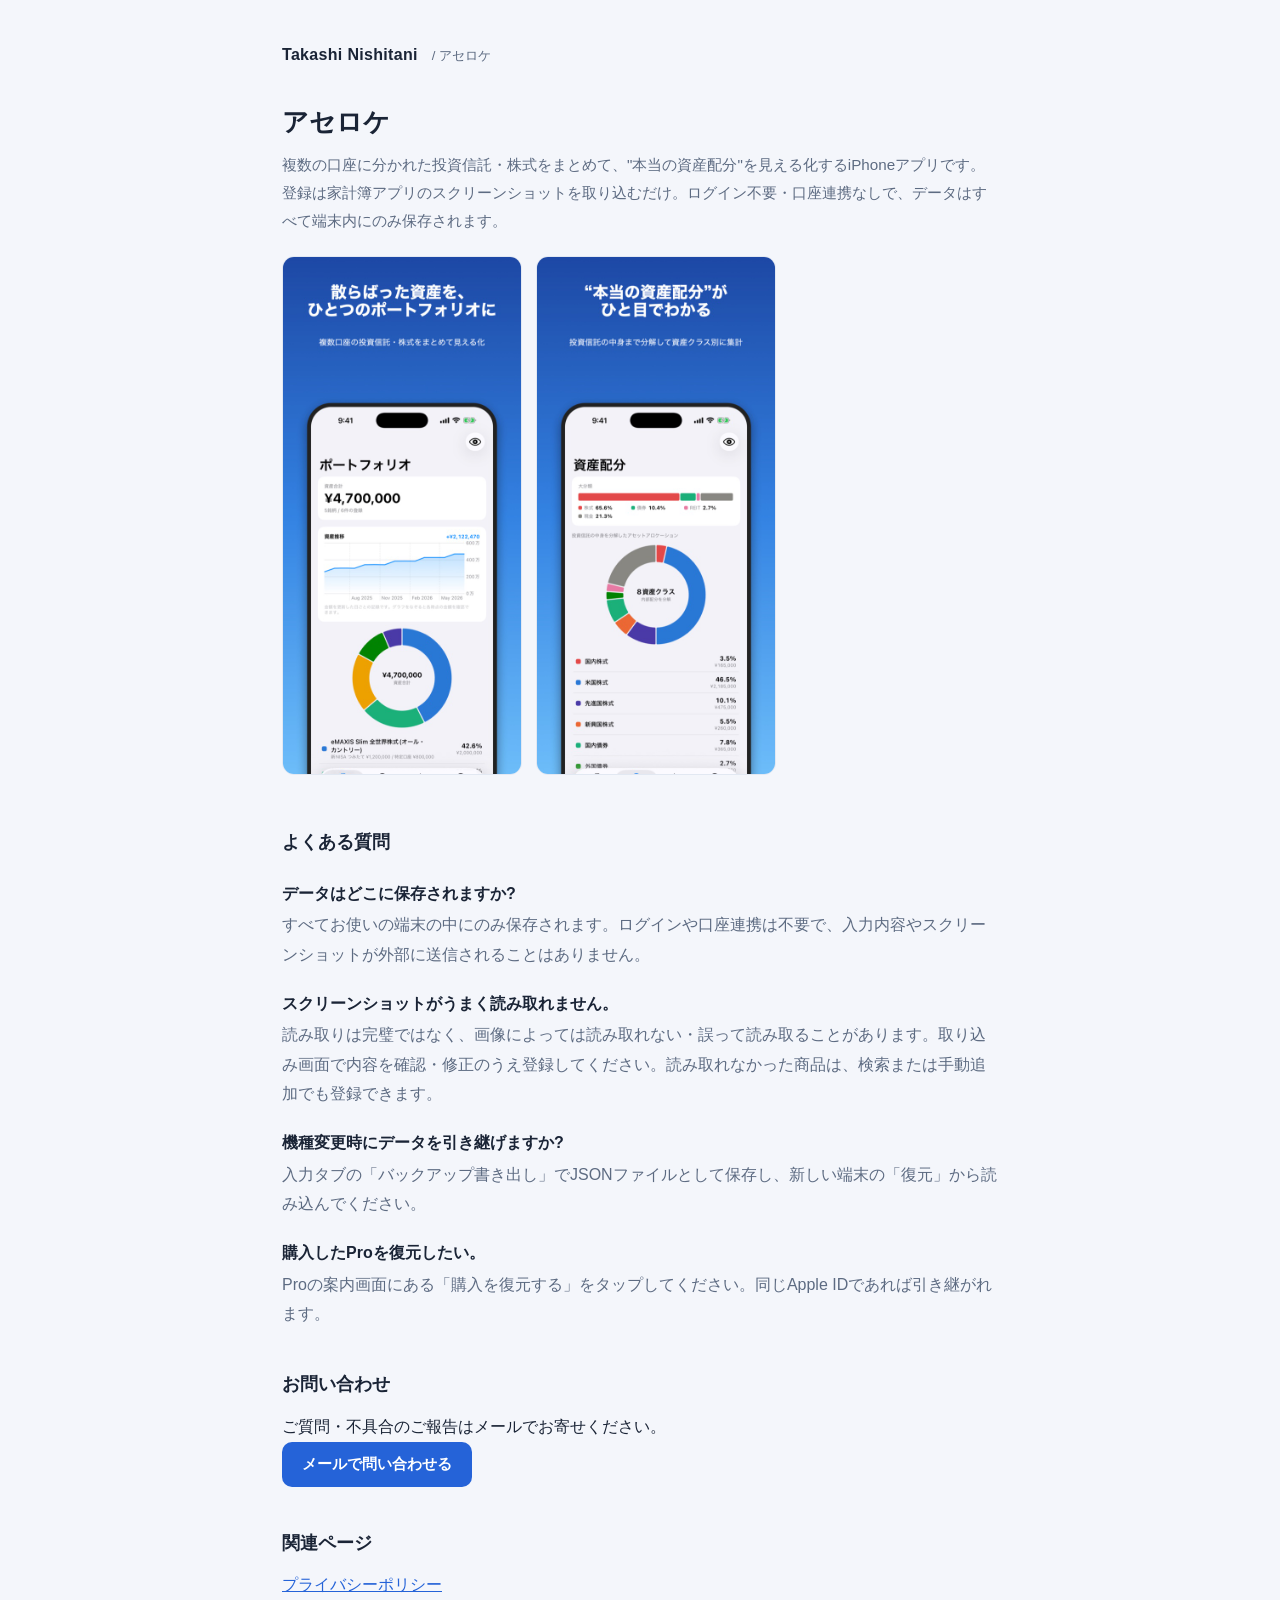
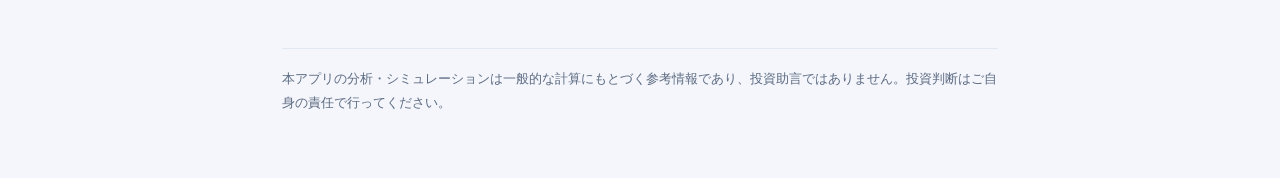
==== assetscope/index.html @ 98a5ef9f "個人アプリのポートフォリオサイト(アセロケのサポート・プライバシーポリシー含む) Co-Authored-By: Claude Fable 5 <noreply@anthropic.com>" ====
<!DOCTYPE html>
<html lang="ja">
<head>
<meta charset="UTF-8">
<meta name="viewport" content="width=device-width, initial-scale=1">
<title>アセロケ - サポート</title>
<link rel="stylesheet" href="../style.css">
</head>
<body>
<div class="wrap">
<header class="site"><a href="../">Takashi Nishitani</a><span class="sub">/ アセロケ</span></header>

<h1>アセロケ</h1>
<p class="lead">複数の口座に分かれた投資信託・株式をまとめて、"本当の資産配分"を見える化するiPhoneアプリです。登録は家計簿アプリのスクリーンショットを取り込むだけ。ログイン不要・口座連携なしで、データはすべて端末内にのみ保存されます。</p>

<div class="shots">
  <img src="./img/shot1.jpg" alt="ポートフォリオ画面">
  <img src="./img/shot2.jpg" alt="資産配分画面">
</div>

<h2>よくある質問</h2>
<dl>
<dt>データはどこに保存されますか?</dt>
<dd>すべてお使いの端末の中にのみ保存されます。ログインや口座連携は不要で、入力内容やスクリーンショットが外部に送信されることはありません。</dd>
<dt>スクリーンショットがうまく読み取れません。</dt>
<dd>読み取りは完璧ではなく、画像によっては読み取れない・誤って読み取ることがあります。取り込み画面で内容を確認・修正のうえ登録してください。読み取れなかった商品は、検索または手動追加でも登録できます。</dd>
<dt>機種変更時にデータを引き継げますか?</dt>
<dd>入力タブの「バックアップ書き出し」でJSONファイルとして保存し、新しい端末の「復元」から読み込んでください。</dd>
<dt>購入したProを復元したい。</dt>
<dd>Proの案内画面にある「購入を復元する」をタップしてください。同じApple IDであれば引き継がれます。</dd>
</dl>

<h2>お問い合わせ</h2>
<p>ご質問・不具合のご報告はメールでお寄せください。<br>
<a class="btn" href="mailto:ipmatching@gmail.com">メールで問い合わせる</a></p>

<h2>関連ページ</h2>
<p><a href="./privacy.html">プライバシーポリシー</a></p>

<footer>本アプリの分析・シミュレーションは一般的な計算にもとづく参考情報であり、投資助言ではありません。投資判断はご自身の責任で行ってください。</footer>
</div>
</body>
</html>
---- style.css ----
:root {
  --bg: #f4f6fb; --card: #ffffff; --text: #1a2436; --sub: #5d6b82;
  --accent: #2563d8; --accent-soft: #e3edfc; --border: #e2e8f2;
}
@media (prefers-color-scheme: dark) {
  :root { --bg: #0f1626; --card: #1a2336; --text: #e9edf6; --sub: #93a0b8;
          --accent: #64a4f4; --accent-soft: #1d3050; --border: #2a3650; }
}
* { box-sizing: border-box; }
body { margin: 0; background: var(--bg); color: var(--text);
  font-family: -apple-system, "Hiragino Sans", "Noto Sans JP", sans-serif; line-height: 1.85; }
.wrap { max-width: 760px; margin: 0 auto; padding: 40px 22px 64px; }
header.site { display: flex; align-items: baseline; gap: 14px; margin-bottom: 34px; flex-wrap: wrap; }
header.site a { color: var(--text); text-decoration: none; font-weight: 700; letter-spacing: .02em; }
header.site .sub { color: var(--sub); font-size: .82rem; }
h1 { font-size: 1.65rem; line-height: 1.4; margin: 0 0 10px; text-wrap: balance; }
h2 { font-size: 1.12rem; margin: 2.2em 0 .6em; }
p { margin: .5em 0 1em; }
a { color: var(--accent); }
.lead { color: var(--sub); font-size: .95rem; }
.card { background: var(--card); border: 1px solid var(--border); border-radius: 16px;
  padding: 22px 24px; margin: 18px 0; }
.appcard { display: flex; gap: 18px; align-items: flex-start; text-decoration: none; color: inherit; }
.appcard:hover h2 { text-decoration: underline; }
.appcard .icon { width: 64px; height: 64px; border-radius: 15px; flex-shrink: 0;
  background: linear-gradient(150deg, #2258c9, #55a6f0); display: flex; align-items: center;
  justify-content: center; color: #fff; font-size: 30px; font-weight: 800; }
.appcard h2 { margin: 0 0 4px; font-size: 1.15rem; }
.appcard p { margin: 0; color: var(--sub); font-size: .9rem; }
.badge { display: inline-block; background: var(--accent-soft); color: var(--accent);
  font-size: .74rem; font-weight: 600; border-radius: 6px; padding: 2px 9px; margin-top: 8px; }
.shots { display: flex; gap: 14px; overflow-x: auto; padding: 6px 0 12px; }
.shots img { width: 240px; height: auto; border-radius: 12px; border: 1px solid var(--border); }
dt { font-weight: 700; margin-top: 1.2em; }
dd { margin: 2px 0 0; color: var(--sub); }
footer { margin-top: 48px; padding-top: 18px; border-top: 1px solid var(--border);
  color: var(--sub); font-size: .8rem; }
.btn { display: inline-block; background: var(--accent); color: #fff !important; text-decoration: none;
  font-weight: 700; border-radius: 10px; padding: 9px 20px; font-size: .92rem; }
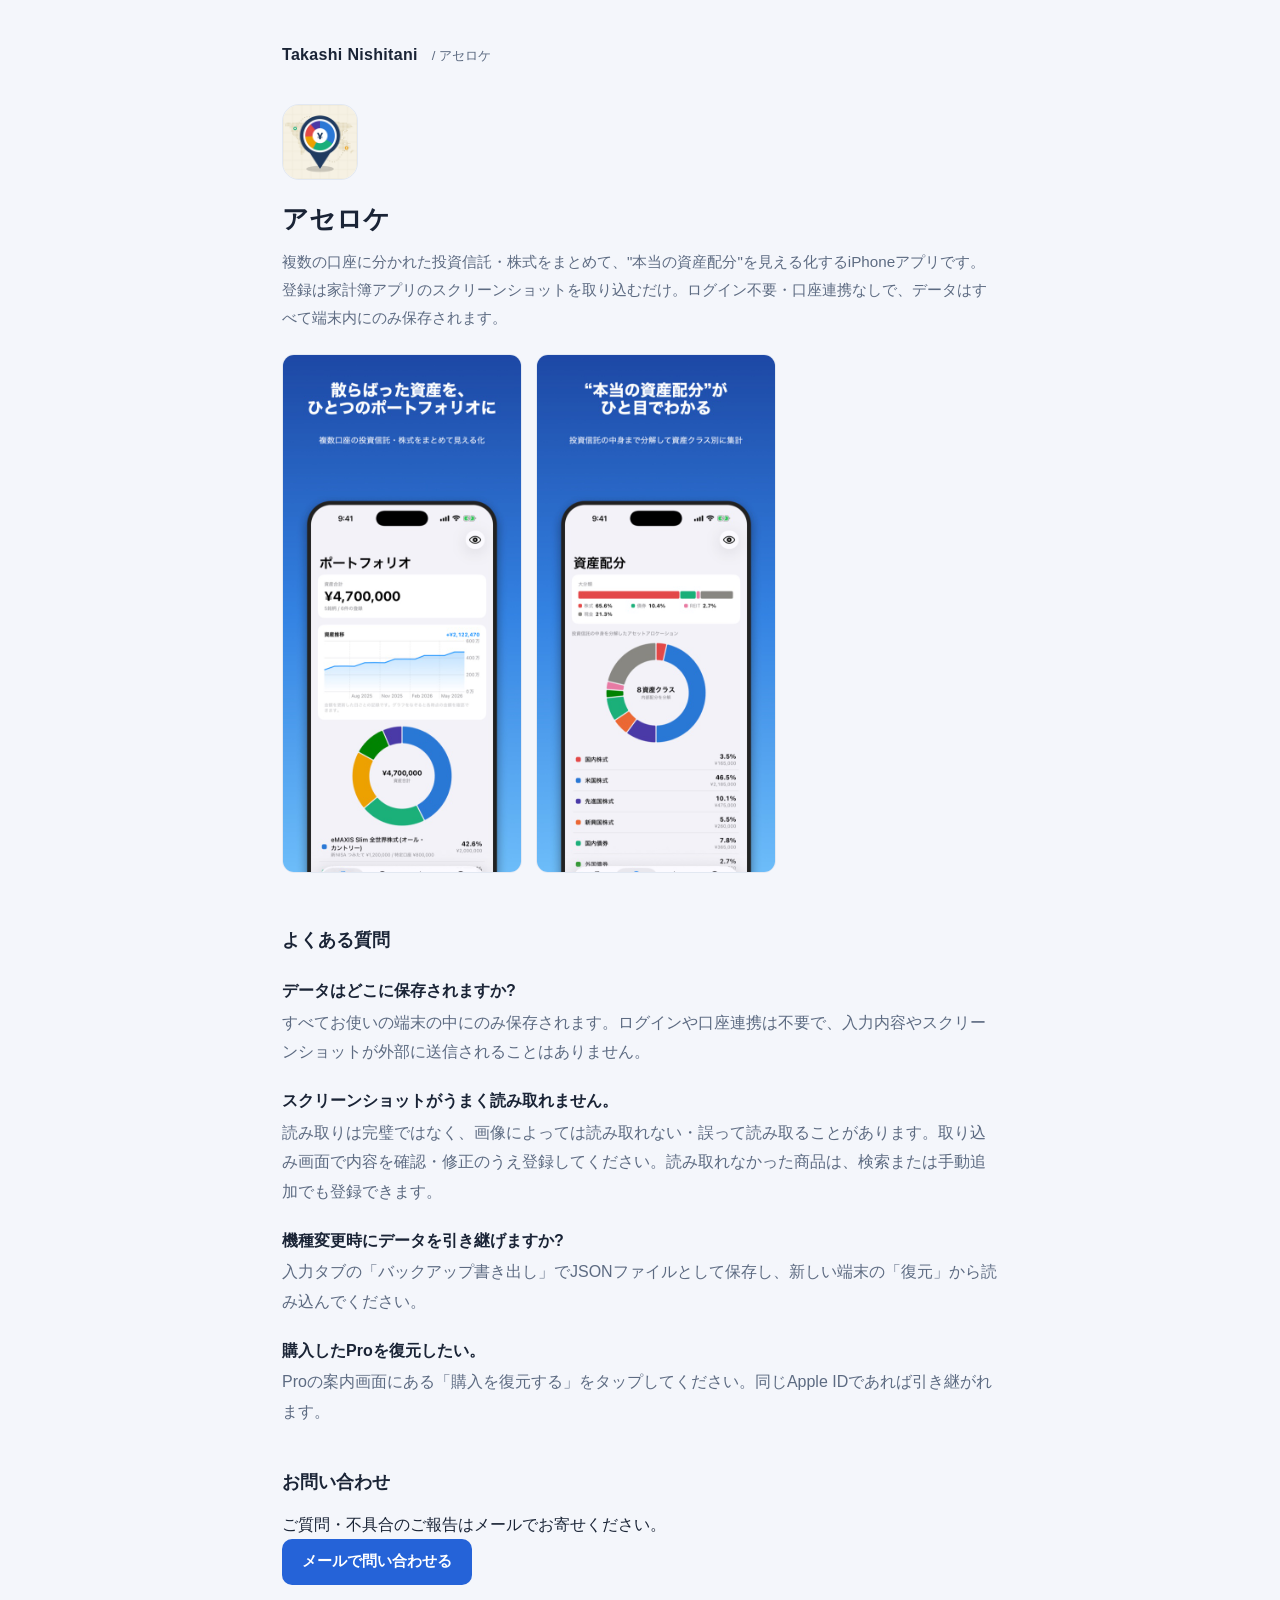
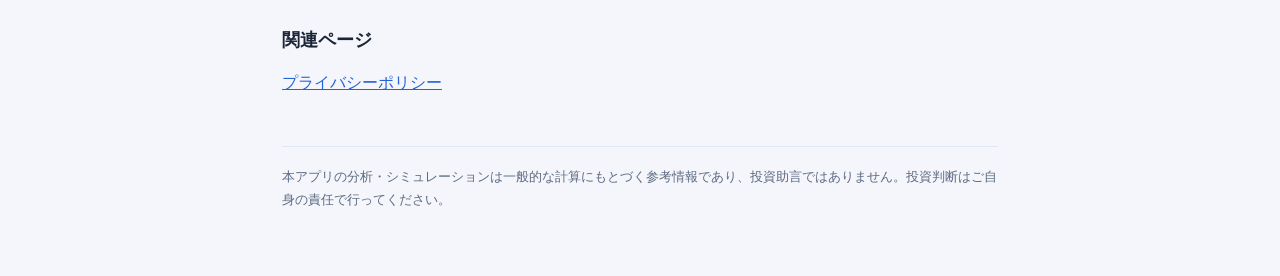
==== commit 02f26228: "アプリカードとサポートページに実際のアセロケのアイコンを掲載 Co-Authored-By: Claude Fable 5 <noreply@anthropic.com>" ====
--- a/assetscope/index.html
+++ b/assetscope/index.html
@@ -10,6 +10,7 @@
 <div class="wrap">
 <header class="site"><a href="../">Takashi Nishitani</a><span class="sub">/ アセロケ</span></header>
 
+<img src="./img/icon.png" alt="アセロケのアイコン" style="width:76px;height:76px;border-radius:17px;border:1px solid var(--border);margin-bottom:12px;">
 <h1>アセロケ</h1>
 <p class="lead">複数の口座に分かれた投資信託・株式をまとめて、"本当の資産配分"を見える化するiPhoneアプリです。登録は家計簿アプリのスクリーンショットを取り込むだけ。ログイン不要・口座連携なしで、データはすべて端末内にのみ保存されます。</p>
 
--- a/style.css
+++ b/style.css
@@ -23,8 +23,7 @@
 .appcard { display: flex; gap: 18px; align-items: flex-start; text-decoration: none; color: inherit; }
 .appcard:hover h2 { text-decoration: underline; }
 .appcard .icon { width: 64px; height: 64px; border-radius: 15px; flex-shrink: 0;
-  background: linear-gradient(150deg, #2258c9, #55a6f0); display: flex; align-items: center;
-  justify-content: center; color: #fff; font-size: 30px; font-weight: 800; }
+  border: 1px solid var(--border); }
 .appcard h2 { margin: 0 0 4px; font-size: 1.15rem; }
 .appcard p { margin: 0; color: var(--sub); font-size: .9rem; }
 .badge { display: inline-block; background: var(--accent-soft); color: var(--accent);
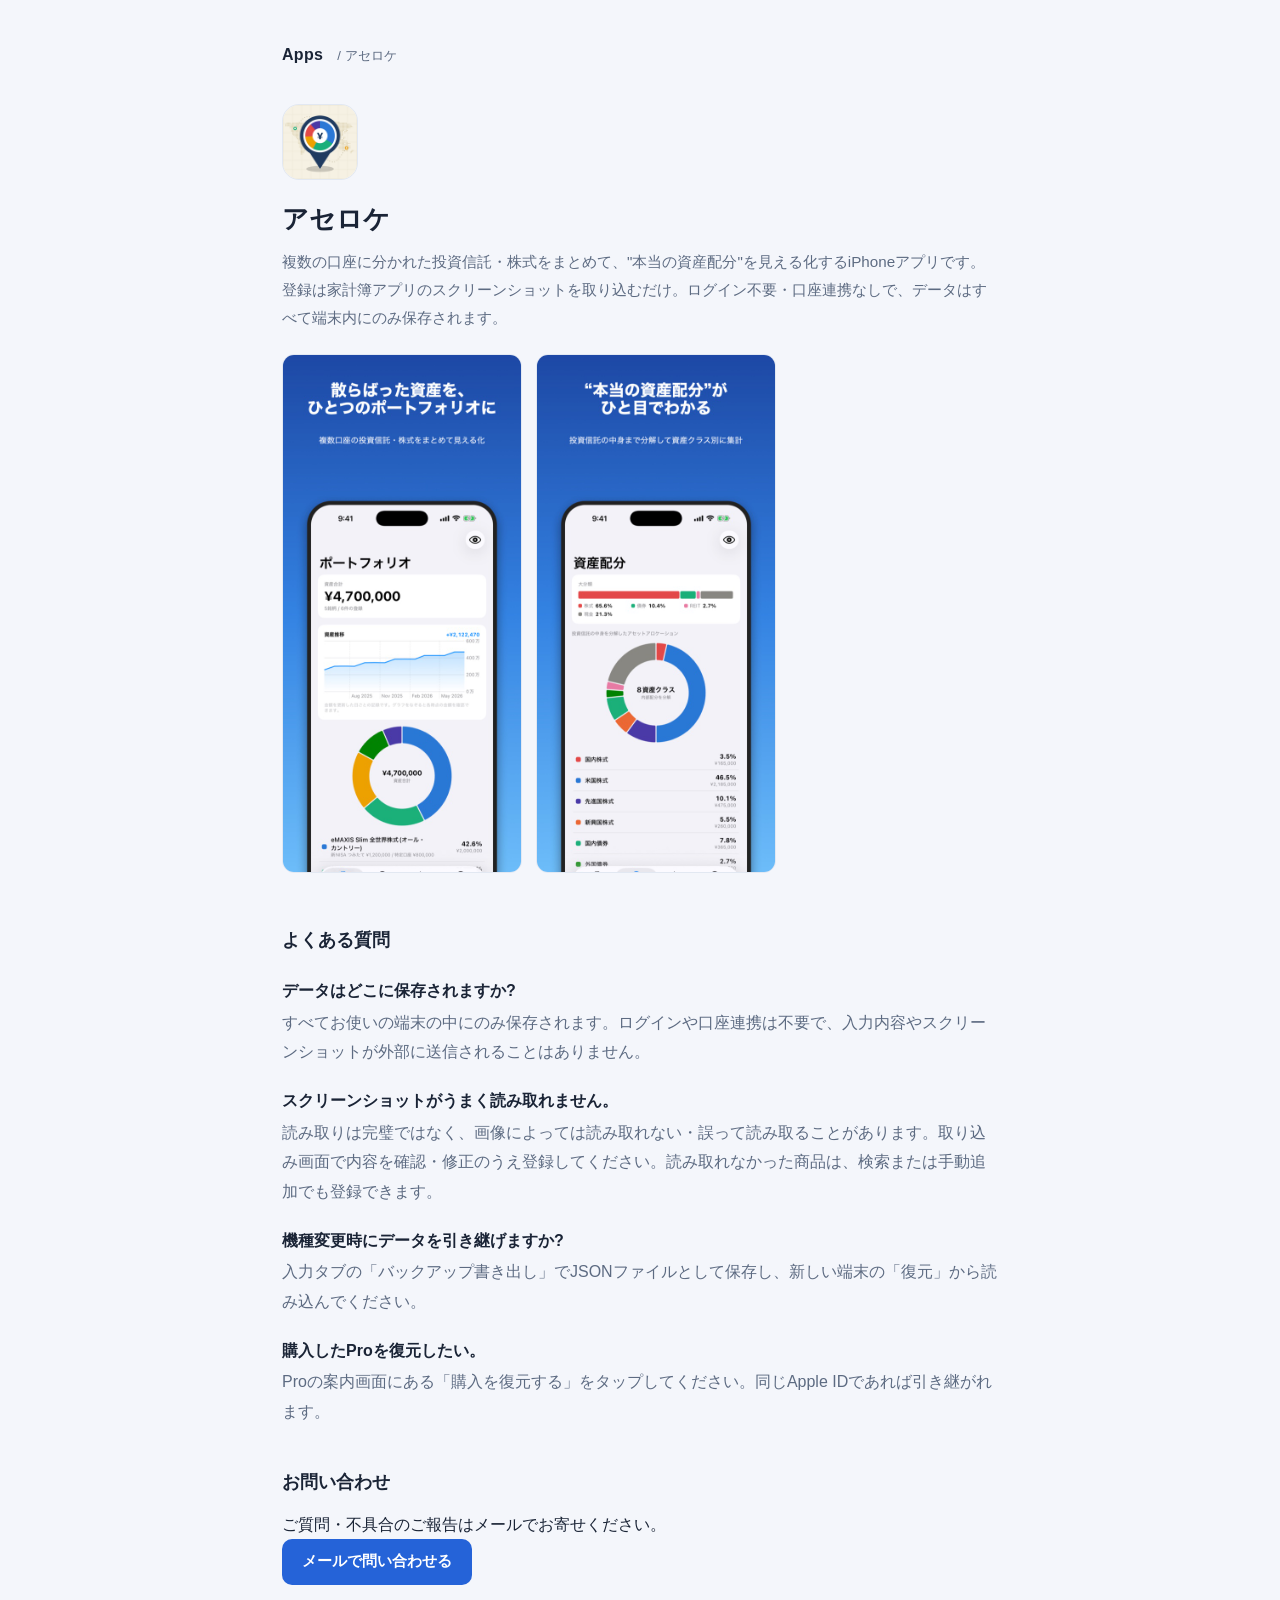
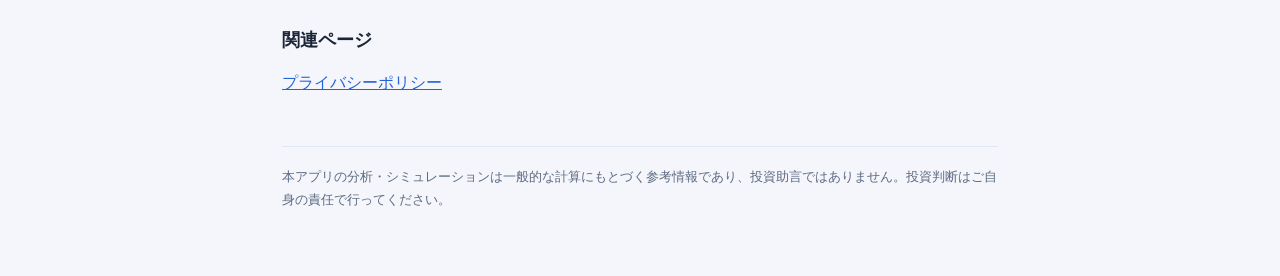
==== commit fd024a25: "サイトから個人名の表示を削除 Co-Authored-By: Claude Fable 5 <noreply@anthropic.com>" ====
--- a/assetscope/index.html
+++ b/assetscope/index.html
@@ -8,7 +8,7 @@
 </head>
 <body>
 <div class="wrap">
-<header class="site"><a href="../">Takashi Nishitani</a><span class="sub">/ アセロケ</span></header>
+<header class="site"><a href="../">Apps</a><span class="sub">/ アセロケ</span></header>
 
 <img src="./img/icon.png" alt="アセロケのアイコン" style="width:76px;height:76px;border-radius:17px;border:1px solid var(--border);margin-bottom:12px;">
 <h1>アセロケ</h1>
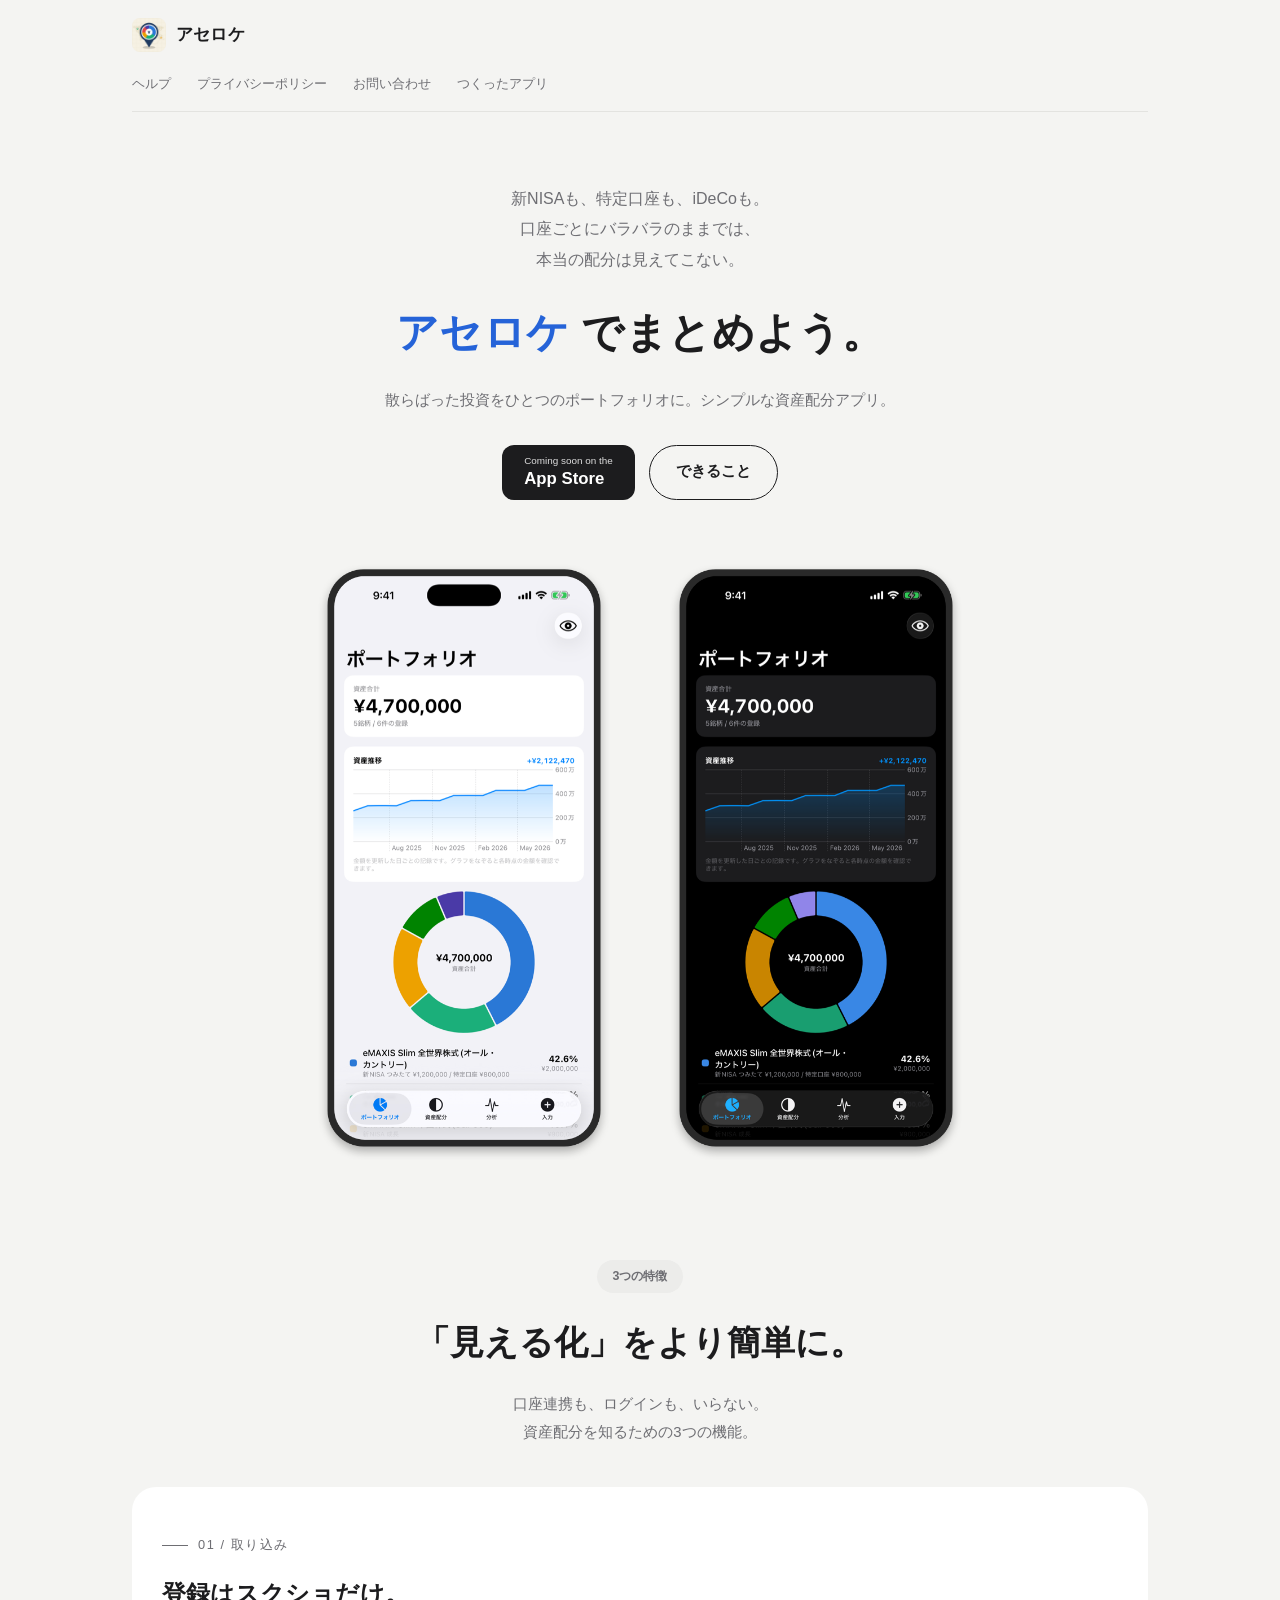
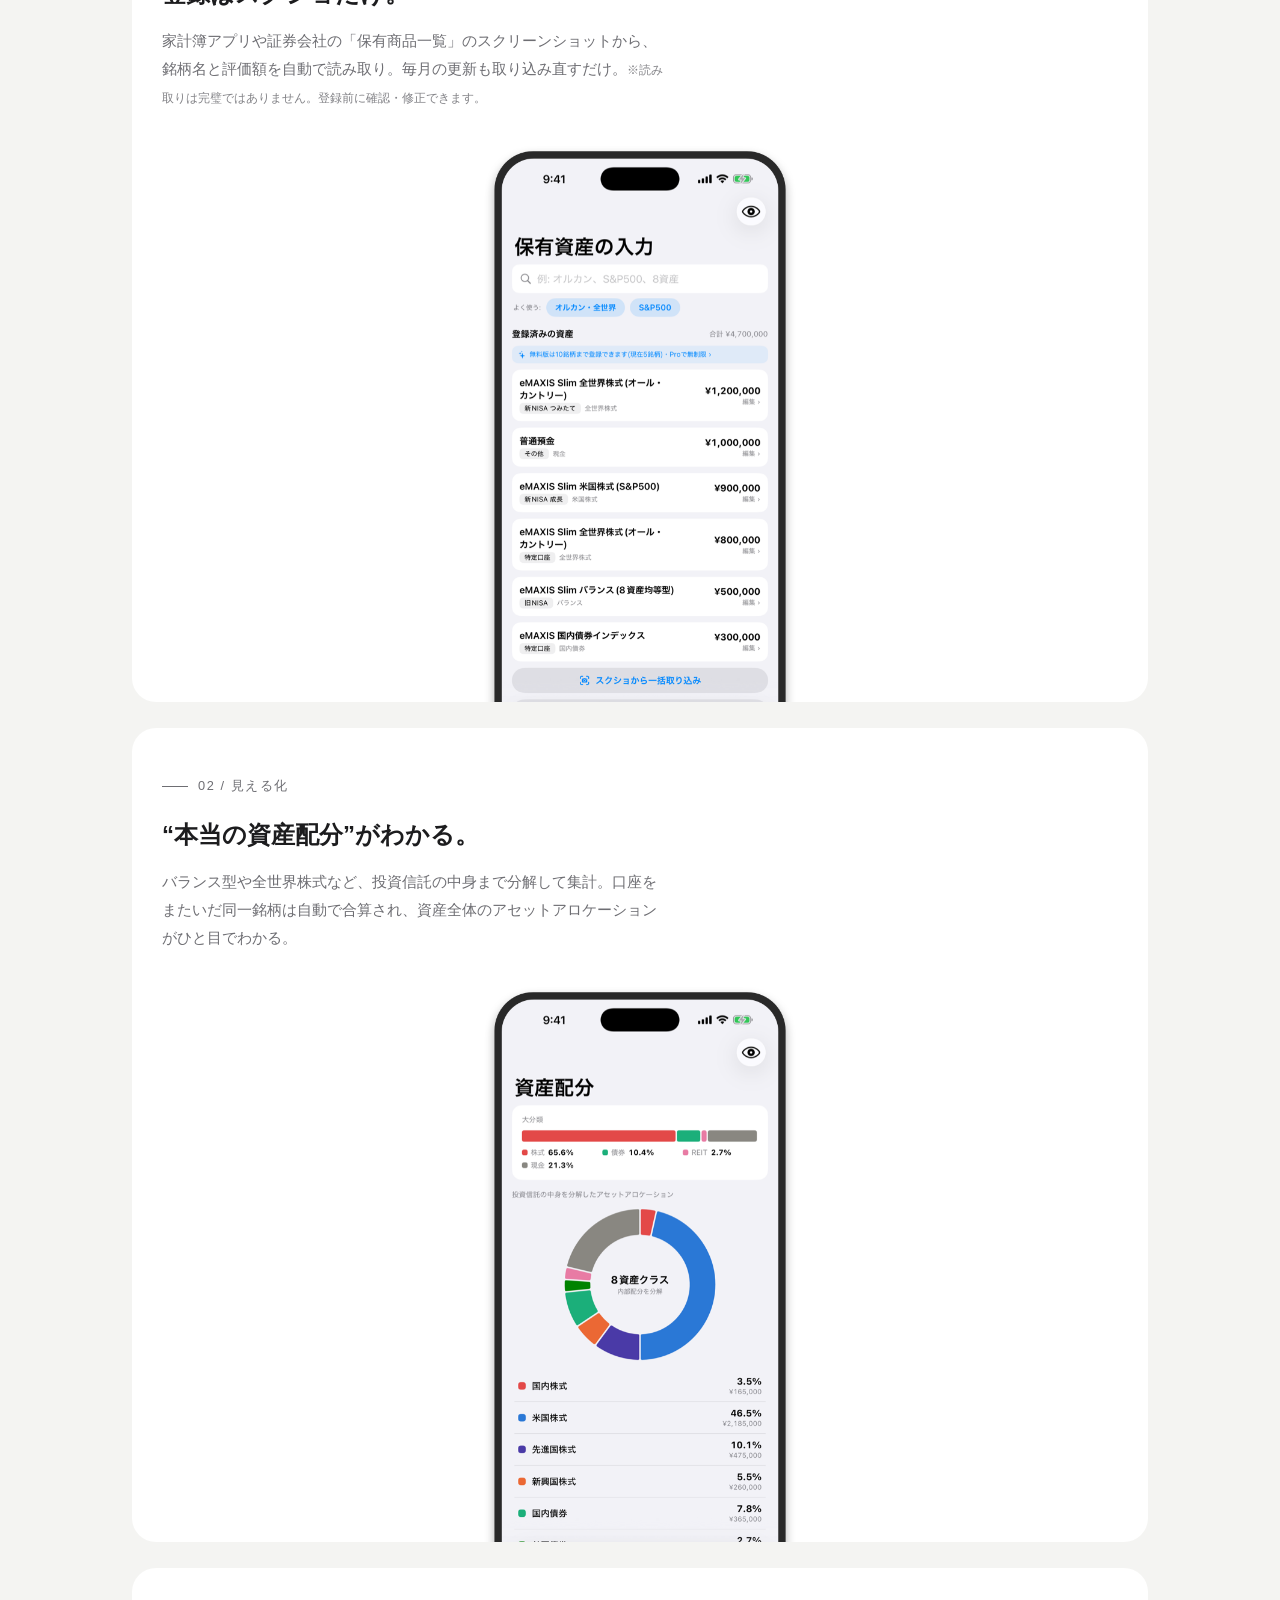
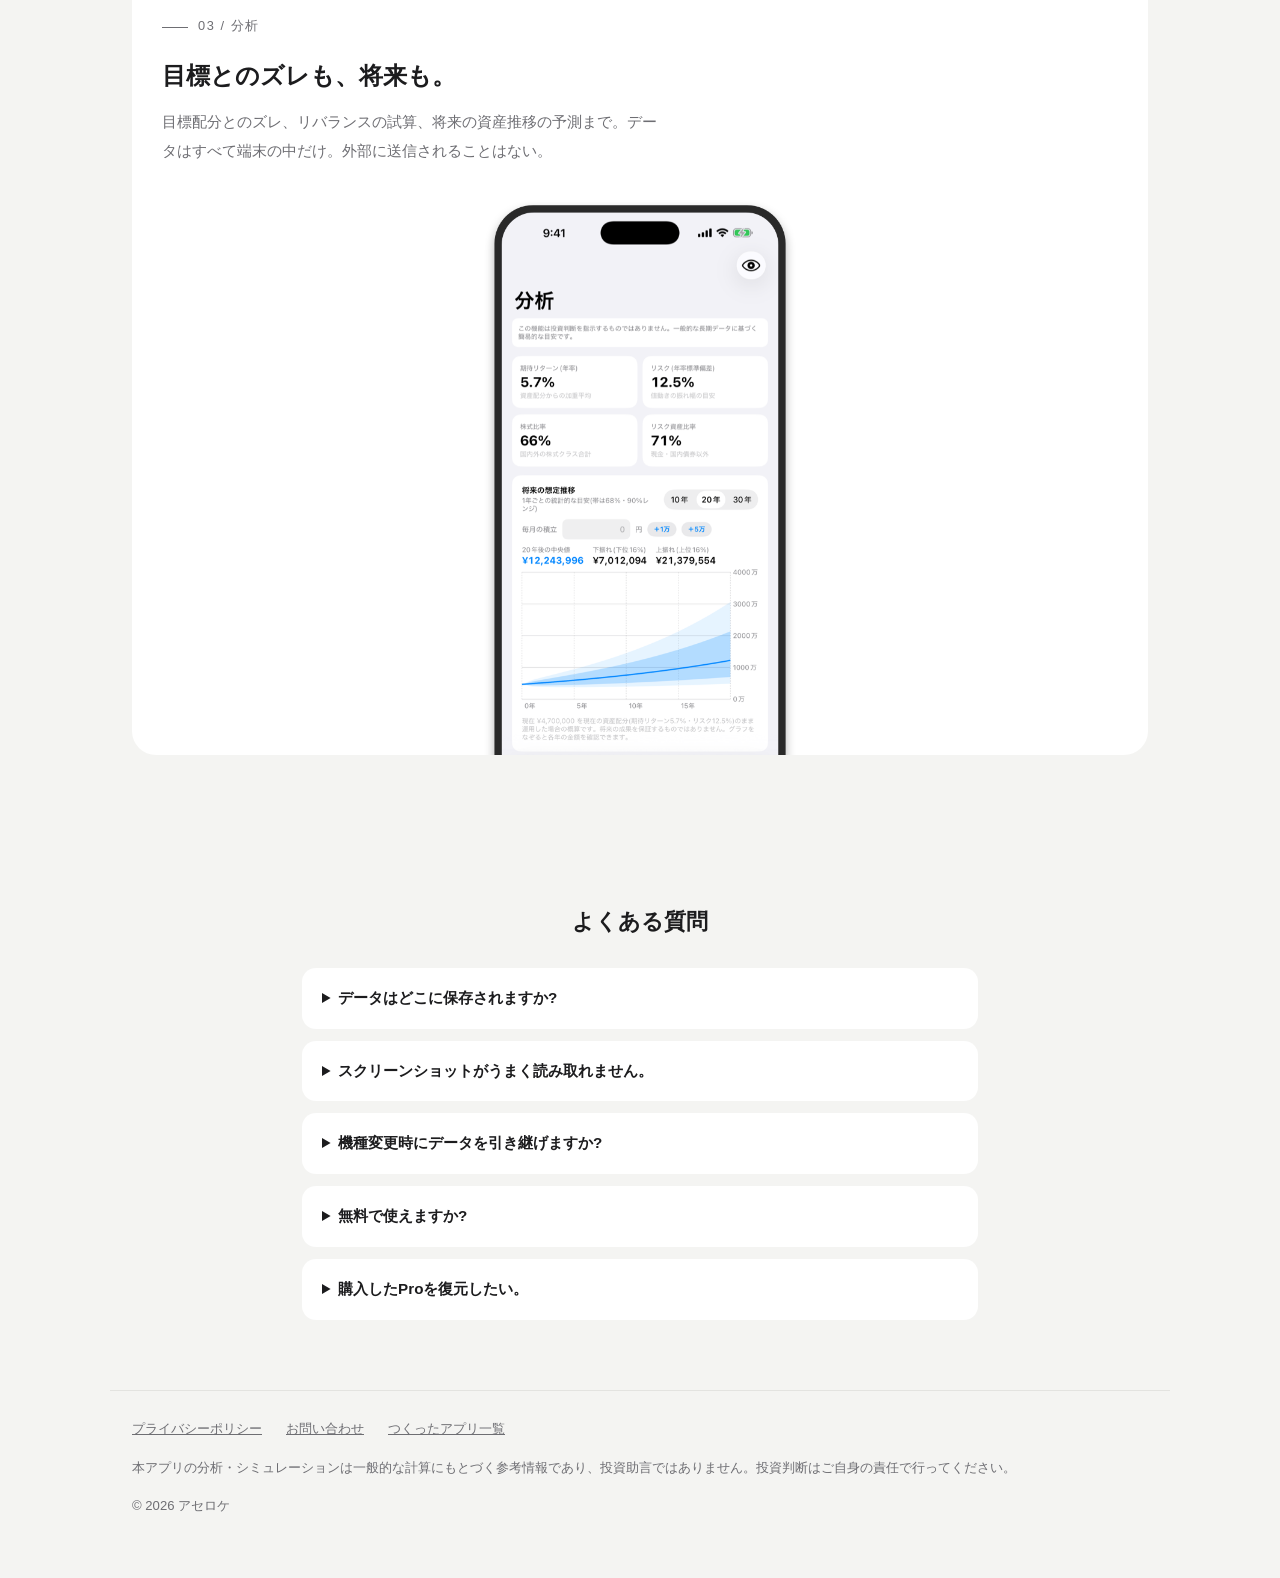
==== commit 758efc40: "アセロケのページをランディングページ風に全面リニューアル ヒーロー(ライト/ダーク端末モックアップ)・3つの特徴カード・FAQ・ フッターの構成に変更。  Co-Authored-By: Claude" ====
--- a/assetscope/index.html
+++ b/assetscope/index.html
@@ -3,42 +3,146 @@
 <head>
 <meta charset="UTF-8">
 <meta name="viewport" content="width=device-width, initial-scale=1">
-<title>アセロケ - サポート</title>
-<link rel="stylesheet" href="../style.css">
+<title>アセロケ | 散らばった投資を、ひとつのポートフォリオに</title>
+<meta name="description" content="複数口座の投資信託・株式をまとめて資産配分を見える化。登録はスクショを取り込むだけ。データはすべて端末内のみのiPhoneアプリ。">
+<style>
+:root {
+  --bg: #f4f4f2; --card: #ffffff; --text: #1c1c1e; --sub: #6e6e73;
+  --line: #e3e3e0; --accent: #2563d8; --chip: #ececea;
+}
+* { box-sizing: border-box; }
+html { scroll-behavior: smooth; }
+body { margin: 0; background: var(--bg); color: var(--text);
+  font-family: -apple-system, "Hiragino Sans", "Noto Sans JP", sans-serif; line-height: 1.9; }
+.nav { max-width: 1060px; margin: 0 auto; padding: 18px 22px 0; }
+.navtop { display: flex; align-items: center; gap: 10px; }
+.navtop img { width: 34px; height: 34px; border-radius: 8px; }
+.navtop .brand { font-weight: 800; font-size: 1.05rem; letter-spacing: .01em; }
+.navlinks { display: flex; gap: 8px 26px; flex-wrap: wrap; padding: 14px 0;
+  border-bottom: 1px solid var(--line); margin-top: 6px; }
+.navlinks a { color: var(--sub); text-decoration: none; font-size: .82rem; }
+.navlinks a:hover { color: var(--text); }
+
+.hero { text-align: center; padding: 72px 22px 20px; }
+.hero .poem { color: var(--sub); font-size: 1.0rem; margin: 0 0 18px; }
+.hero h1 { font-size: clamp(1.7rem, 5.4vw, 2.6rem); font-weight: 800; margin: 0 0 14px;
+  letter-spacing: .01em; text-wrap: balance; }
+.hero h1 .app { color: var(--accent); }
+.hero .tagline { color: var(--sub); font-size: .95rem; margin: 0 0 30px; }
+.cta { display: flex; gap: 14px; justify-content: center; flex-wrap: wrap; margin-bottom: 56px; }
+.cta .store { background: #1c1c1e; color: #fff; border-radius: 12px; padding: 10px 22px;
+  text-decoration: none; display: inline-flex; flex-direction: column; line-height: 1.3;
+  text-align: left; }
+.cta .store small { font-size: .62rem; opacity: .85; }
+.cta .store span { font-weight: 700; font-size: 1.05rem; }
+.cta .ghost { border: 1px solid var(--text); border-radius: 999px; padding: 12px 26px;
+  color: var(--text); text-decoration: none; font-weight: 600; font-size: .92rem;
+  display: inline-flex; align-items: center; }
+.devices { display: flex; justify-content: center; gap: 4vw; flex-wrap: wrap; padding: 0 12px 40px; }
+.devices img { width: min(300px, 42vw); height: auto; }
+
+.features { max-width: 1060px; margin: 40px auto 0; padding: 0 22px 30px; text-align: center; }
+.features .chip { display: inline-block; background: var(--chip); border-radius: 999px;
+  color: var(--sub); font-size: .78rem; font-weight: 600; padding: 5px 16px; }
+.features h2 { font-size: clamp(1.5rem, 4.6vw, 2.1rem); font-weight: 800; margin: 18px 0 10px; }
+.features .sub { color: var(--sub); font-size: .93rem; margin-bottom: 40px; }
+.fcard { background: var(--card); border-radius: 24px; padding: 42px 30px 0; margin: 0 0 26px;
+  text-align: left; overflow: hidden; }
+.fcard .no { color: var(--sub); font-size: .8rem; letter-spacing: .12em; }
+.fcard .no::before { content: ""; display: inline-block; width: 26px; height: 1px;
+  background: var(--sub); vertical-align: middle; margin-right: 10px; }
+.fcard h3 { font-size: 1.5rem; font-weight: 800; margin: 12px 0 10px; }
+.fcard p { color: var(--sub); font-size: .93rem; margin: 0 0 26px; max-width: 34em; }
+.fcard .shot { display: flex; justify-content: center; }
+.fcard .shot img { width: min(320px, 70vw); height: auto; margin-bottom: -80px; }
+.fcard .note { font-size: .78rem; color: var(--sub); opacity: .85; }
+
+.faq { max-width: 720px; margin: 90px auto 0; padding: 0 22px; }
+.faq h2 { font-size: 1.4rem; font-weight: 800; text-align: center; margin-bottom: 24px; }
+.faq details { background: var(--card); border-radius: 14px; padding: 16px 20px; margin-bottom: 12px; }
+.faq summary { font-weight: 700; cursor: pointer; font-size: .95rem; }
+.faq details p { color: var(--sub); font-size: .9rem; margin: 10px 0 2px; }
+
+footer { max-width: 1060px; margin: 70px auto 0; padding: 26px 22px 46px;
+  border-top: 1px solid var(--line); color: var(--sub); font-size: .82rem; }
+footer .links { display: flex; gap: 8px 24px; flex-wrap: wrap; margin-bottom: 14px; }
+footer a { color: var(--sub); }
+</style>
 </head>
 <body>
-<div class="wrap">
-<header class="site"><a href="../">Apps</a><span class="sub">/ アセロケ</span></header>
 
-<img src="./img/icon.png" alt="アセロケのアイコン" style="width:76px;height:76px;border-radius:17px;border:1px solid var(--border);margin-bottom:12px;">
-<h1>アセロケ</h1>
-<p class="lead">複数の口座に分かれた投資信託・株式をまとめて、"本当の資産配分"を見える化するiPhoneアプリです。登録は家計簿アプリのスクリーンショットを取り込むだけ。ログイン不要・口座連携なしで、データはすべて端末内にのみ保存されます。</p>
+<nav class="nav">
+  <div class="navtop">
+    <img src="./img/icon.png" alt="アセロケのアイコン">
+    <span class="brand">アセロケ</span>
+  </div>
+  <div class="navlinks">
+    <a href="#faq">ヘルプ</a>
+    <a href="./privacy.html">プライバシーポリシー</a>
+    <a href="mailto:ipmatching@gmail.com">お問い合わせ</a>
+    <a href="../">つくったアプリ</a>
+  </div>
+</nav>
 
-<div class="shots">
-  <img src="./img/shot1.jpg" alt="ポートフォリオ画面">
-  <img src="./img/shot2.jpg" alt="資産配分画面">
-</div>
+<section class="hero">
+  <p class="poem">新NISAも、特定口座も、iDeCoも。<br>口座ごとにバラバラのままでは、<br>本当の配分は見えてこない。</p>
+  <h1><span class="app">アセロケ</span> でまとめよう。</h1>
+  <p class="tagline">散らばった投資をひとつのポートフォリオに。シンプルな資産配分アプリ。</p>
+  <div class="cta">
+    <a class="store" href="#" onclick="return false" aria-disabled="true"><small>Coming soon on the</small><span>App Store</span></a>
+    <a class="ghost" href="#features">できること</a>
+  </div>
+  <div class="devices">
+    <img src="./img/hero-light.png" alt="アセロケのポートフォリオ画面(ライトモード)">
+    <img src="./img/hero-dark.png" alt="アセロケのポートフォリオ画面(ダークモード)">
+  </div>
+</section>
 
-<h2>よくある質問</h2>
-<dl>
-<dt>データはどこに保存されますか?</dt>
-<dd>すべてお使いの端末の中にのみ保存されます。ログインや口座連携は不要で、入力内容やスクリーンショットが外部に送信されることはありません。</dd>
-<dt>スクリーンショットがうまく読み取れません。</dt>
-<dd>読み取りは完璧ではなく、画像によっては読み取れない・誤って読み取ることがあります。取り込み画面で内容を確認・修正のうえ登録してください。読み取れなかった商品は、検索または手動追加でも登録できます。</dd>
-<dt>機種変更時にデータを引き継げますか?</dt>
-<dd>入力タブの「バックアップ書き出し」でJSONファイルとして保存し、新しい端末の「復元」から読み込んでください。</dd>
-<dt>購入したProを復元したい。</dt>
-<dd>Proの案内画面にある「購入を復元する」をタップしてください。同じApple IDであれば引き継がれます。</dd>
-</dl>
+<section class="features" id="features">
+  <span class="chip">3つの特徴</span>
+  <h2>「見える化」をより簡単に。</h2>
+  <p class="sub">口座連携も、ログインも、いらない。<br>資産配分を知るための3つの機能。</p>
 
-<h2>お問い合わせ</h2>
-<p>ご質問・不具合のご報告はメールでお寄せください。<br>
-<a class="btn" href="mailto:ipmatching@gmail.com">メールで問い合わせる</a></p>
+  <div class="fcard">
+    <span class="no">01 / 取り込み</span>
+    <h3>登録はスクショだけ。</h3>
+    <p>家計簿アプリや証券会社の「保有商品一覧」のスクリーンショットから、銘柄名と評価額を自動で読み取り。毎月の更新も取り込み直すだけ。<span class="note">※読み取りは完璧ではありません。登録前に確認・修正できます。</span></p>
+    <div class="shot"><img src="./img/feature-import.png" alt="スクショ取り込み画面"></div>
+  </div>
 
-<h2>関連ページ</h2>
-<p><a href="./privacy.html">プライバシーポリシー</a></p>
+  <div class="fcard">
+    <span class="no">02 / 見える化</span>
+    <h3>“本当の資産配分”がわかる。</h3>
+    <p>バランス型や全世界株式など、投資信託の中身まで分解して集計。口座をまたいだ同一銘柄は自動で合算され、資産全体のアセットアロケーションがひと目でわかる。</p>
+    <div class="shot"><img src="./img/feature-allocation.png" alt="資産配分画面"></div>
+  </div>
 
-<footer>本アプリの分析・シミュレーションは一般的な計算にもとづく参考情報であり、投資助言ではありません。投資判断はご自身の責任で行ってください。</footer>
-</div>
+  <div class="fcard">
+    <span class="no">03 / 分析</span>
+    <h3>目標とのズレも、将来も。</h3>
+    <p>目標配分とのズレ、リバランスの試算、将来の資産推移の予測まで。データはすべて端末の中だけ。外部に送信されることはない。</p>
+    <div class="shot"><img src="./img/feature-analysis.png" alt="分析画面"></div>
+  </div>
+</section>
+
+<section class="faq" id="faq">
+  <h2>よくある質問</h2>
+  <details><summary>データはどこに保存されますか?</summary><p>すべてお使いの端末の中にのみ保存されます。ログインや口座連携は不要で、入力内容やスクリーンショットが外部に送信されることはありません。</p></details>
+  <details><summary>スクリーンショットがうまく読み取れません。</summary><p>読み取りは完璧ではなく、画像によっては読み取れない・誤って読み取ることがあります。取り込み画面で内容を確認・修正のうえ登録してください。読み取れなかった商品は、検索または手動追加でも登録できます。</p></details>
+  <details><summary>機種変更時にデータを引き継げますか?</summary><p>入力タブの「バックアップ書き出し」でJSONファイルとして保存し、新しい端末の「復元」から読み込んでください。</p></details>
+  <details><summary>無料で使えますか?</summary><p>すべての機能を無料で使えます(登録は10銘柄まで)。買い切りのProにアップグレードすると、銘柄数の上限がなくなります。</p></details>
+  <details><summary>購入したProを復元したい。</summary><p>Proの案内画面にある「購入を復元する」をタップしてください。同じApple IDであれば引き継がれます。</p></details>
+</section>
+
+<footer>
+  <div class="links">
+    <a href="./privacy.html">プライバシーポリシー</a>
+    <a href="mailto:ipmatching@gmail.com">お問い合わせ</a>
+    <a href="../">つくったアプリ一覧</a>
+  </div>
+  <p>本アプリの分析・シミュレーションは一般的な計算にもとづく参考情報であり、投資助言ではありません。投資判断はご自身の責任で行ってください。</p>
+  <p>© 2026 アセロケ</p>
+</footer>
+
 </body>
 </html>
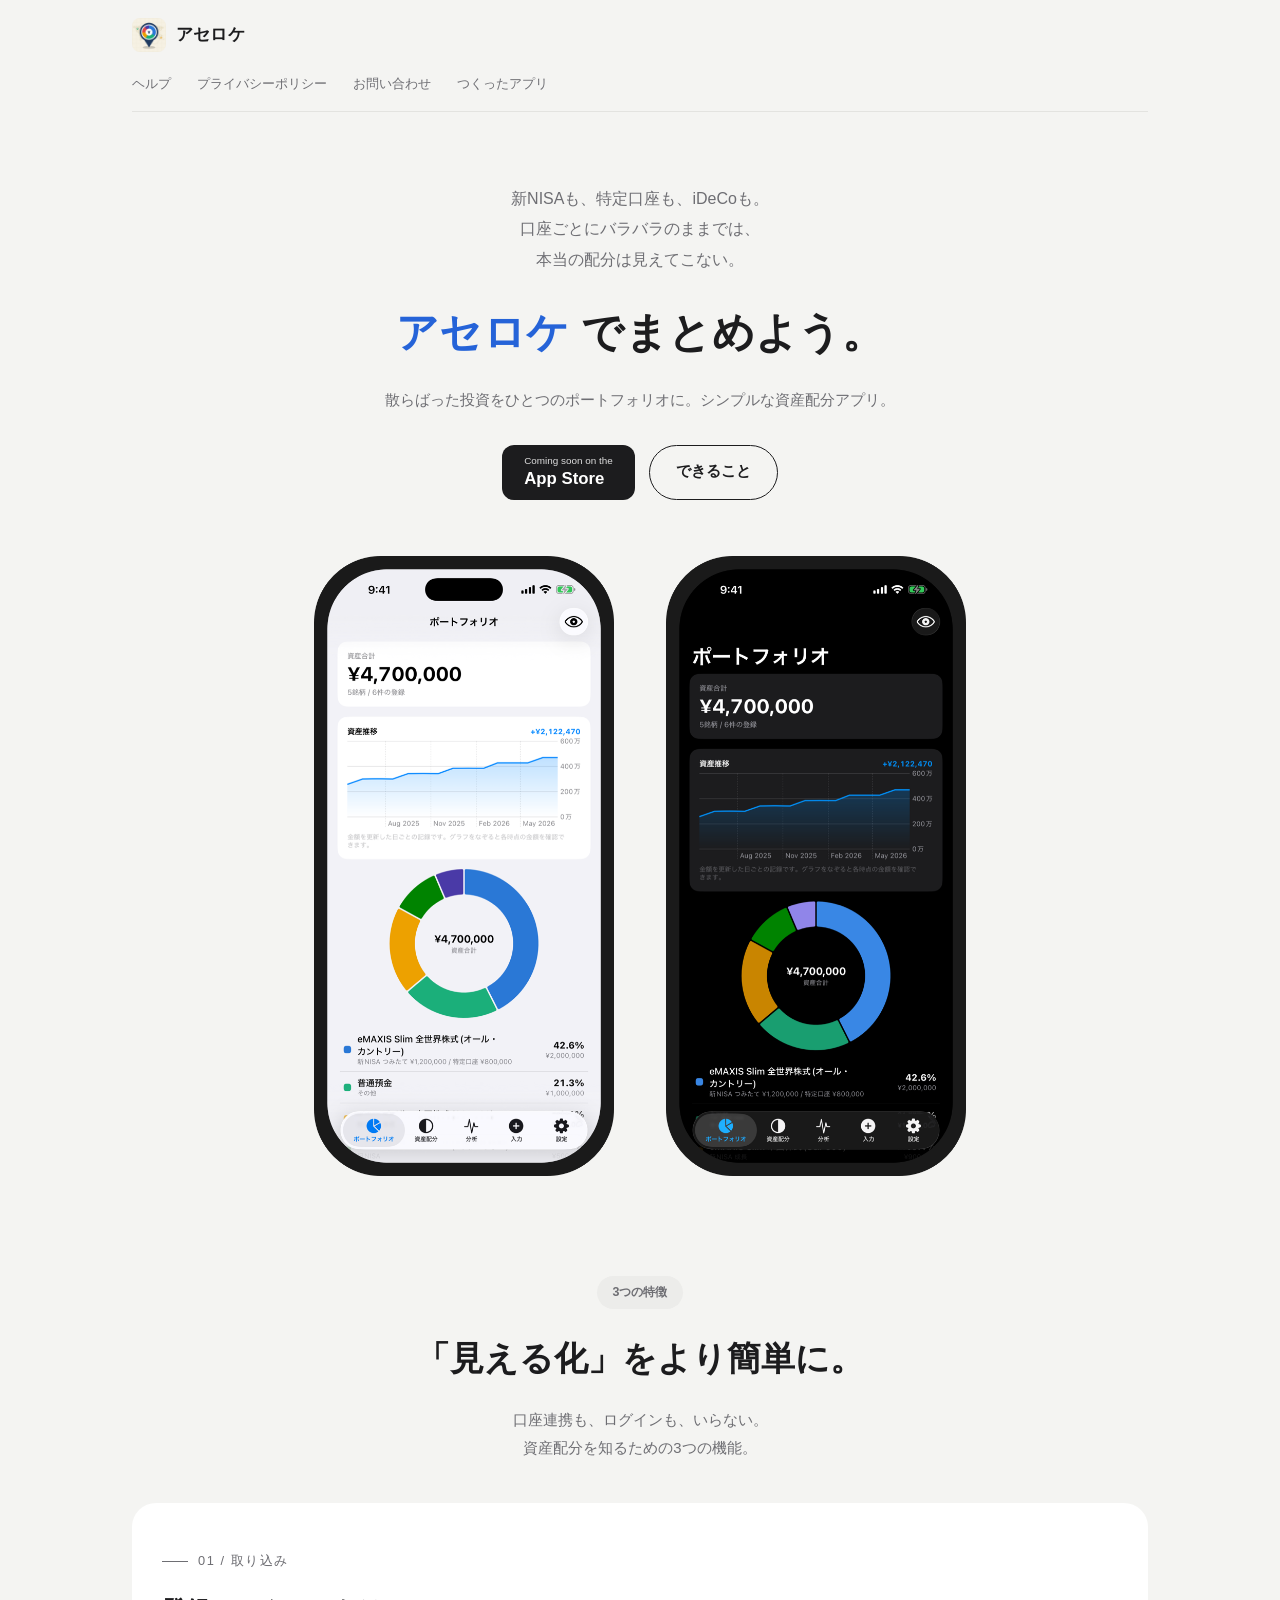
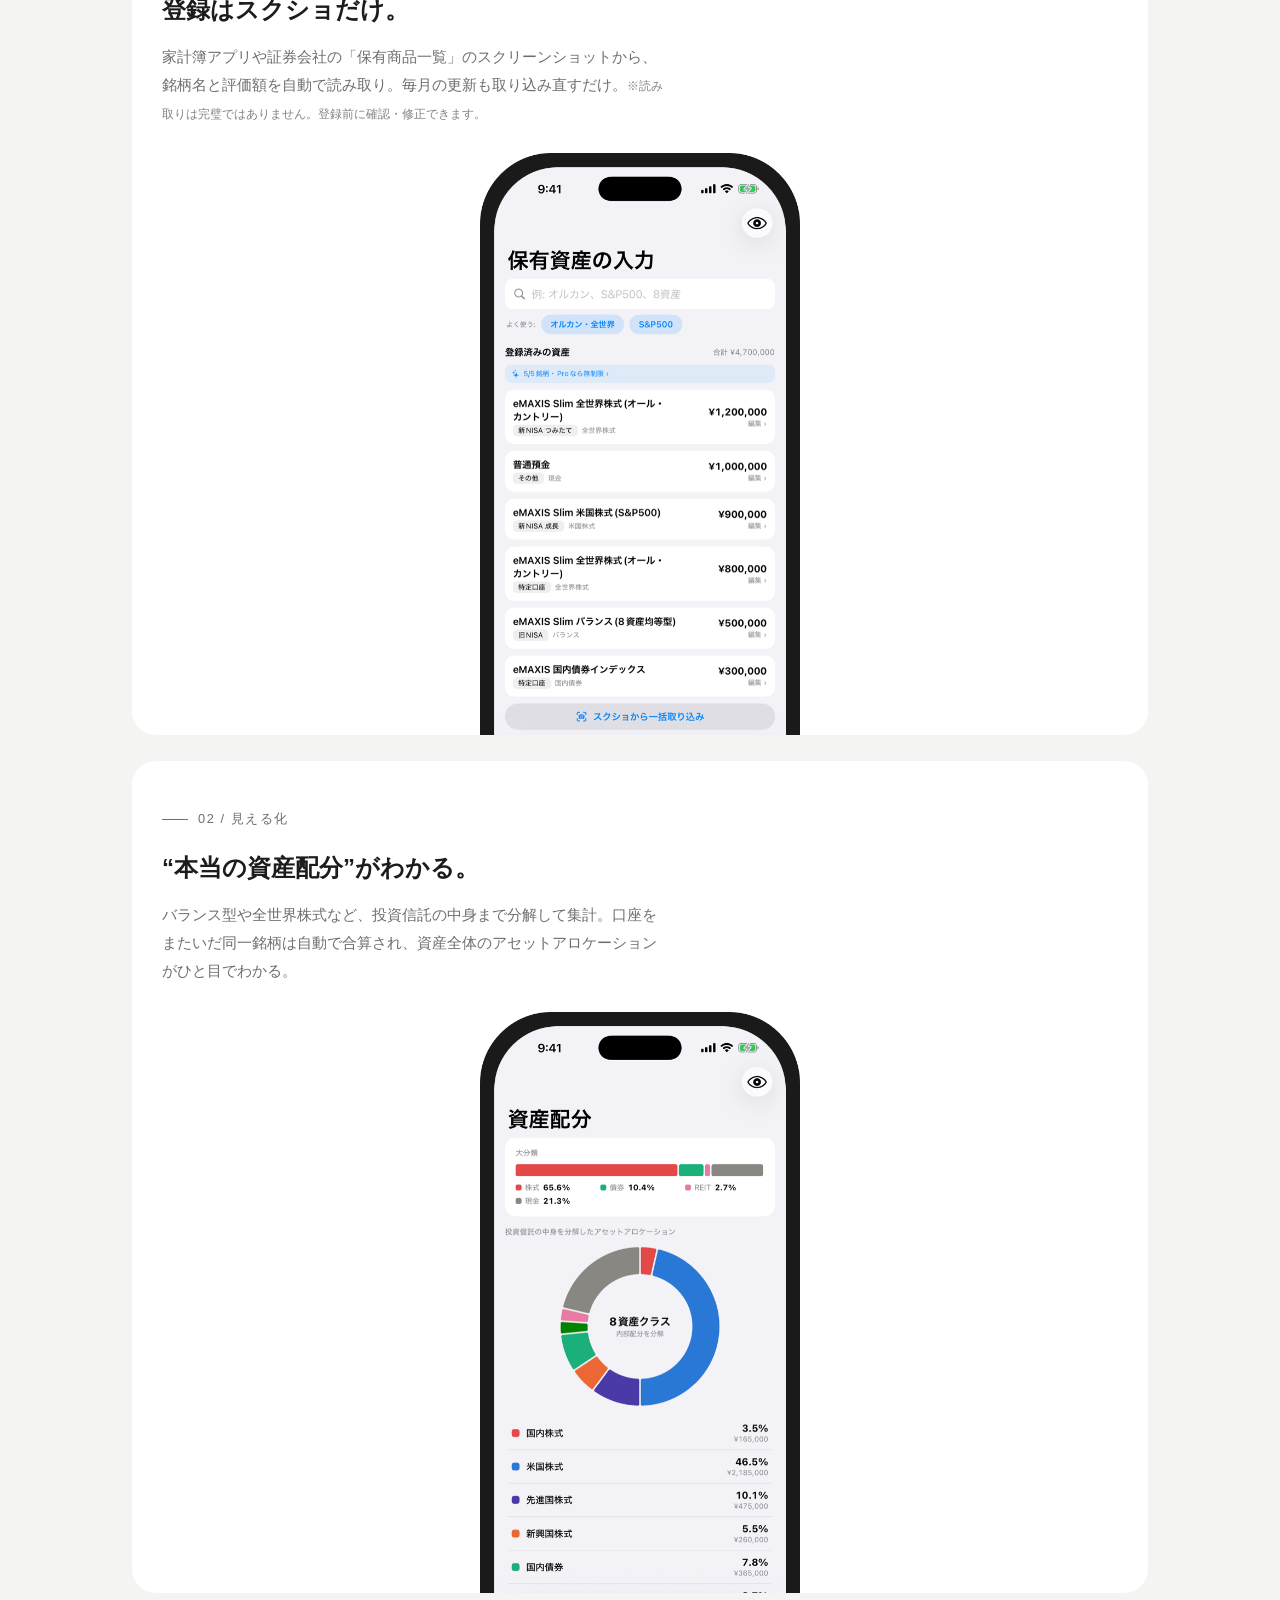
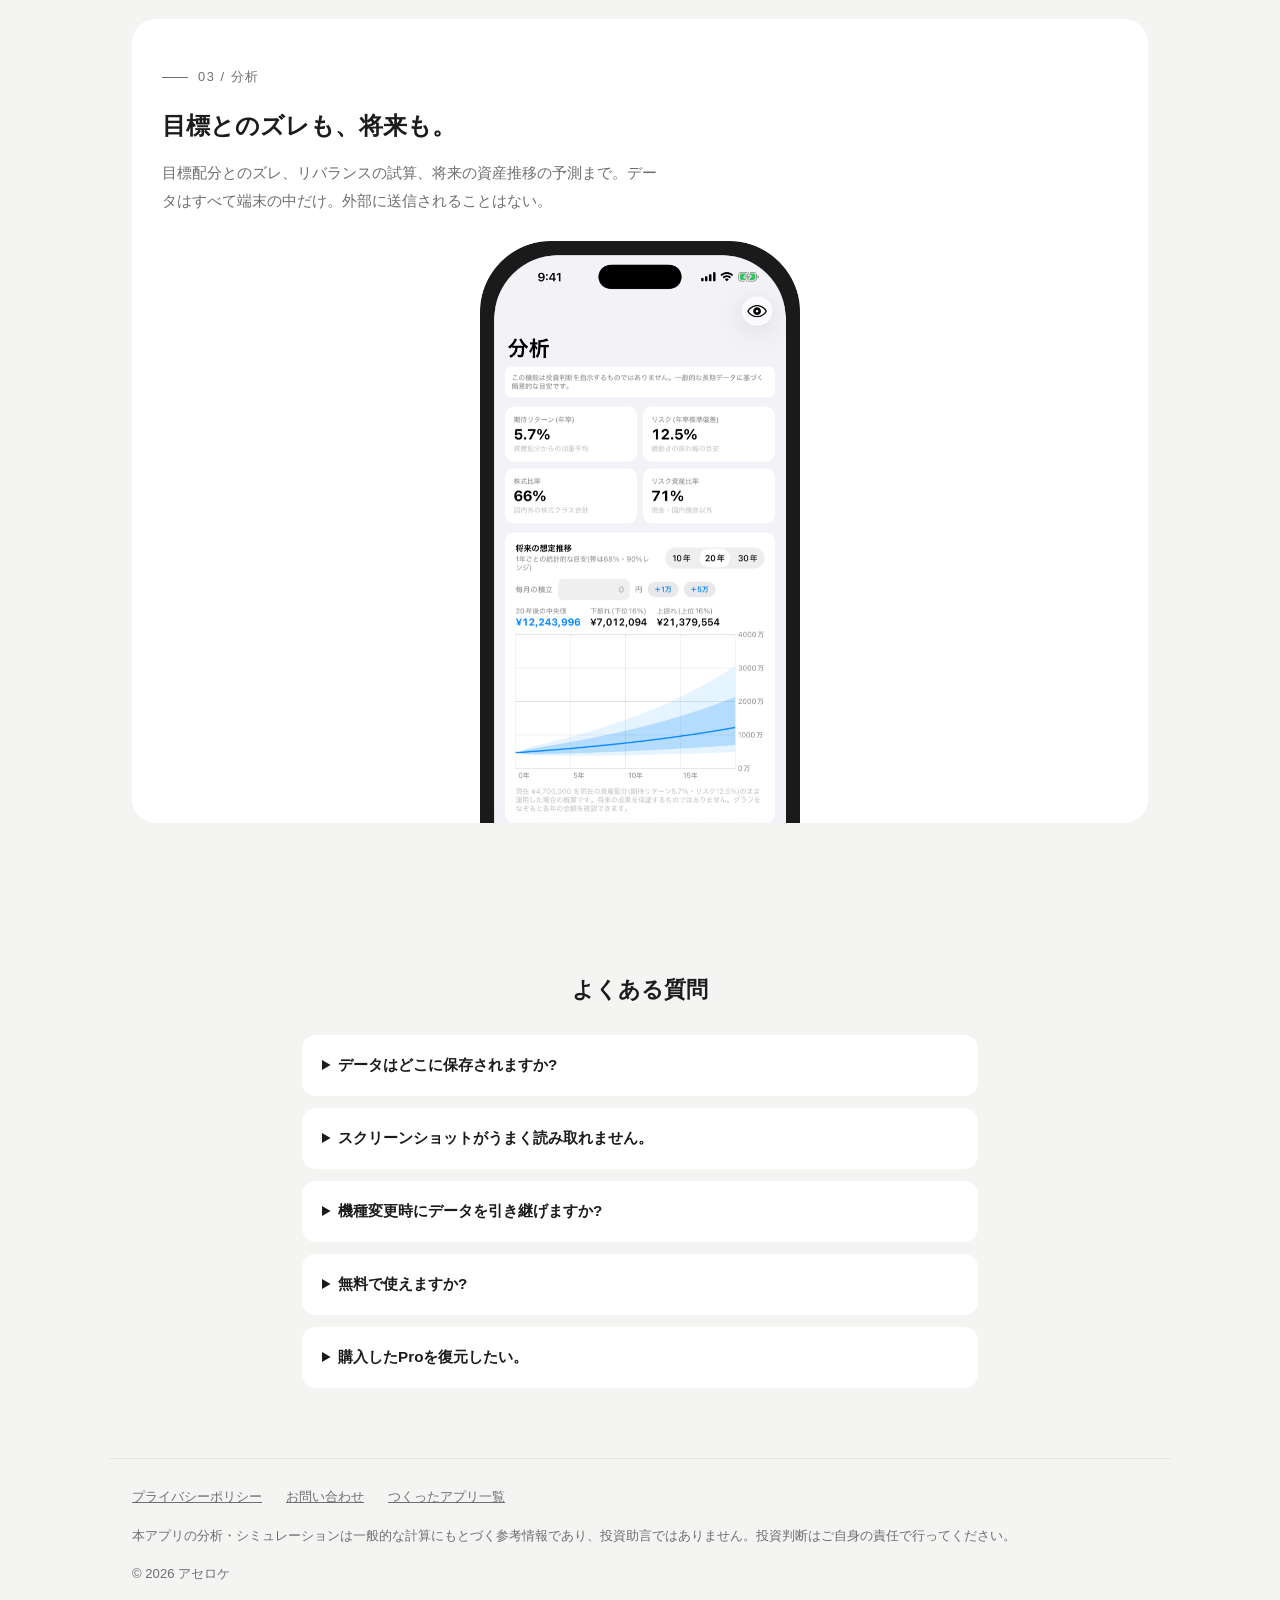
==== commit 290a9422: "アセロケの設定タブ追加とProの無料枠(5銘柄)に合わせてスクショ・FAQを更新 ・ポートフォリオ/資産配分/分析/入力の各スクリーンショットを、設定タブを   含む最新の5タブ構成で撮り直し ・入力" ====
--- a/assetscope/index.html
+++ b/assetscope/index.html
@@ -129,9 +129,9 @@
   <h2>よくある質問</h2>
   <details><summary>データはどこに保存されますか?</summary><p>すべてお使いの端末の中にのみ保存されます。ログインや口座連携は不要で、入力内容やスクリーンショットが外部に送信されることはありません。</p></details>
   <details><summary>スクリーンショットがうまく読み取れません。</summary><p>読み取りは完璧ではなく、画像によっては読み取れない・誤って読み取ることがあります。取り込み画面で内容を確認・修正のうえ登録してください。読み取れなかった商品は、検索または手動追加でも登録できます。</p></details>
-  <details><summary>機種変更時にデータを引き継げますか?</summary><p>入力タブの「バックアップ書き出し」でJSONファイルとして保存し、新しい端末の「復元」から読み込んでください。</p></details>
-  <details><summary>無料で使えますか?</summary><p>すべての機能を無料で使えます(登録は10銘柄まで)。買い切りのProにアップグレードすると、銘柄数の上限がなくなります。</p></details>
-  <details><summary>購入したProを復元したい。</summary><p>Proの案内画面にある「購入を復元する」をタップしてください。同じApple IDであれば引き継がれます。</p></details>
+  <details><summary>機種変更時にデータを引き継げますか?</summary><p>設定タブの「バックアップ書き出し」でJSONファイルとして保存し、新しい端末の「復元」から読み込んでください。</p></details>
+  <details><summary>無料で使えますか?</summary><p>すべての機能を無料で使えます(登録は5銘柄まで)。買い切りのProにアップグレードすると、銘柄数の上限がなくなります。</p></details>
+  <details><summary>購入したProを復元したい。</summary><p>設定タブの「購入を復元する」をタップしてください。同じApple IDであれば引き継がれます。</p></details>
 </section>
 
 <footer>
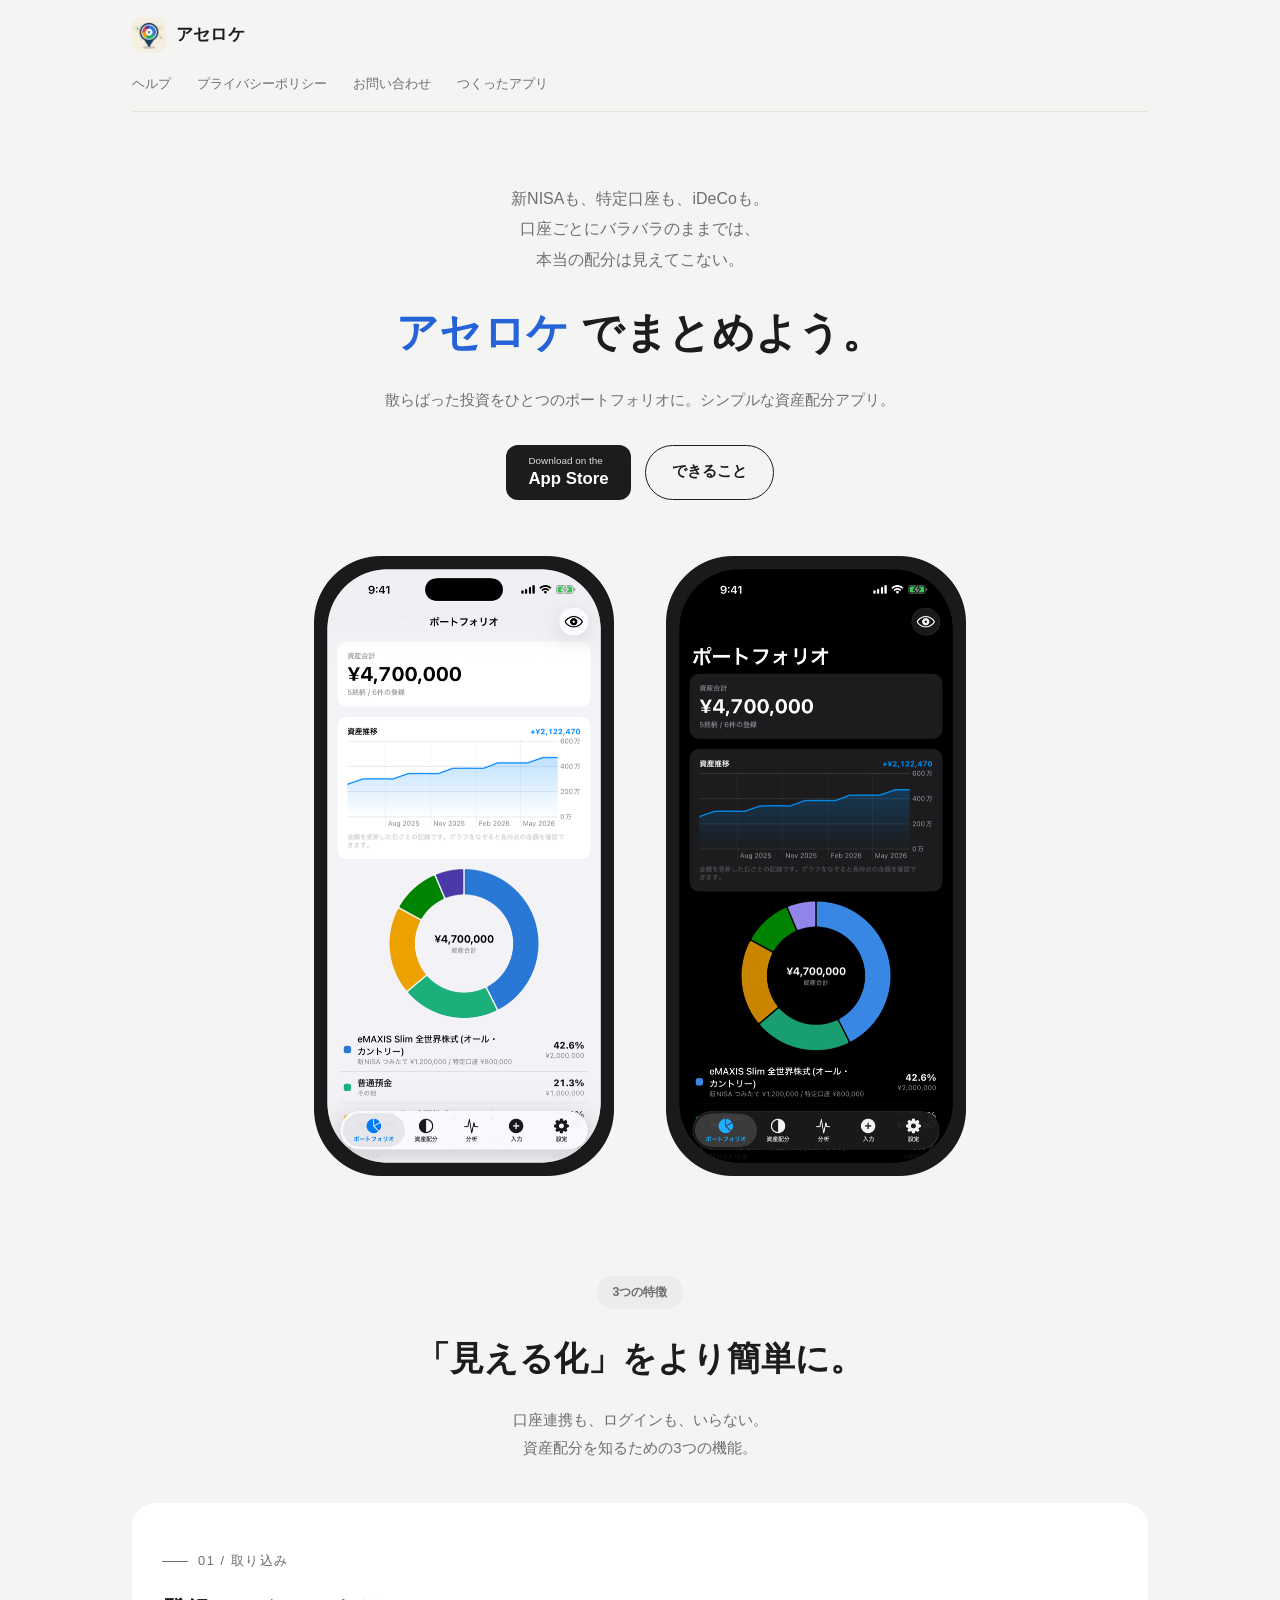
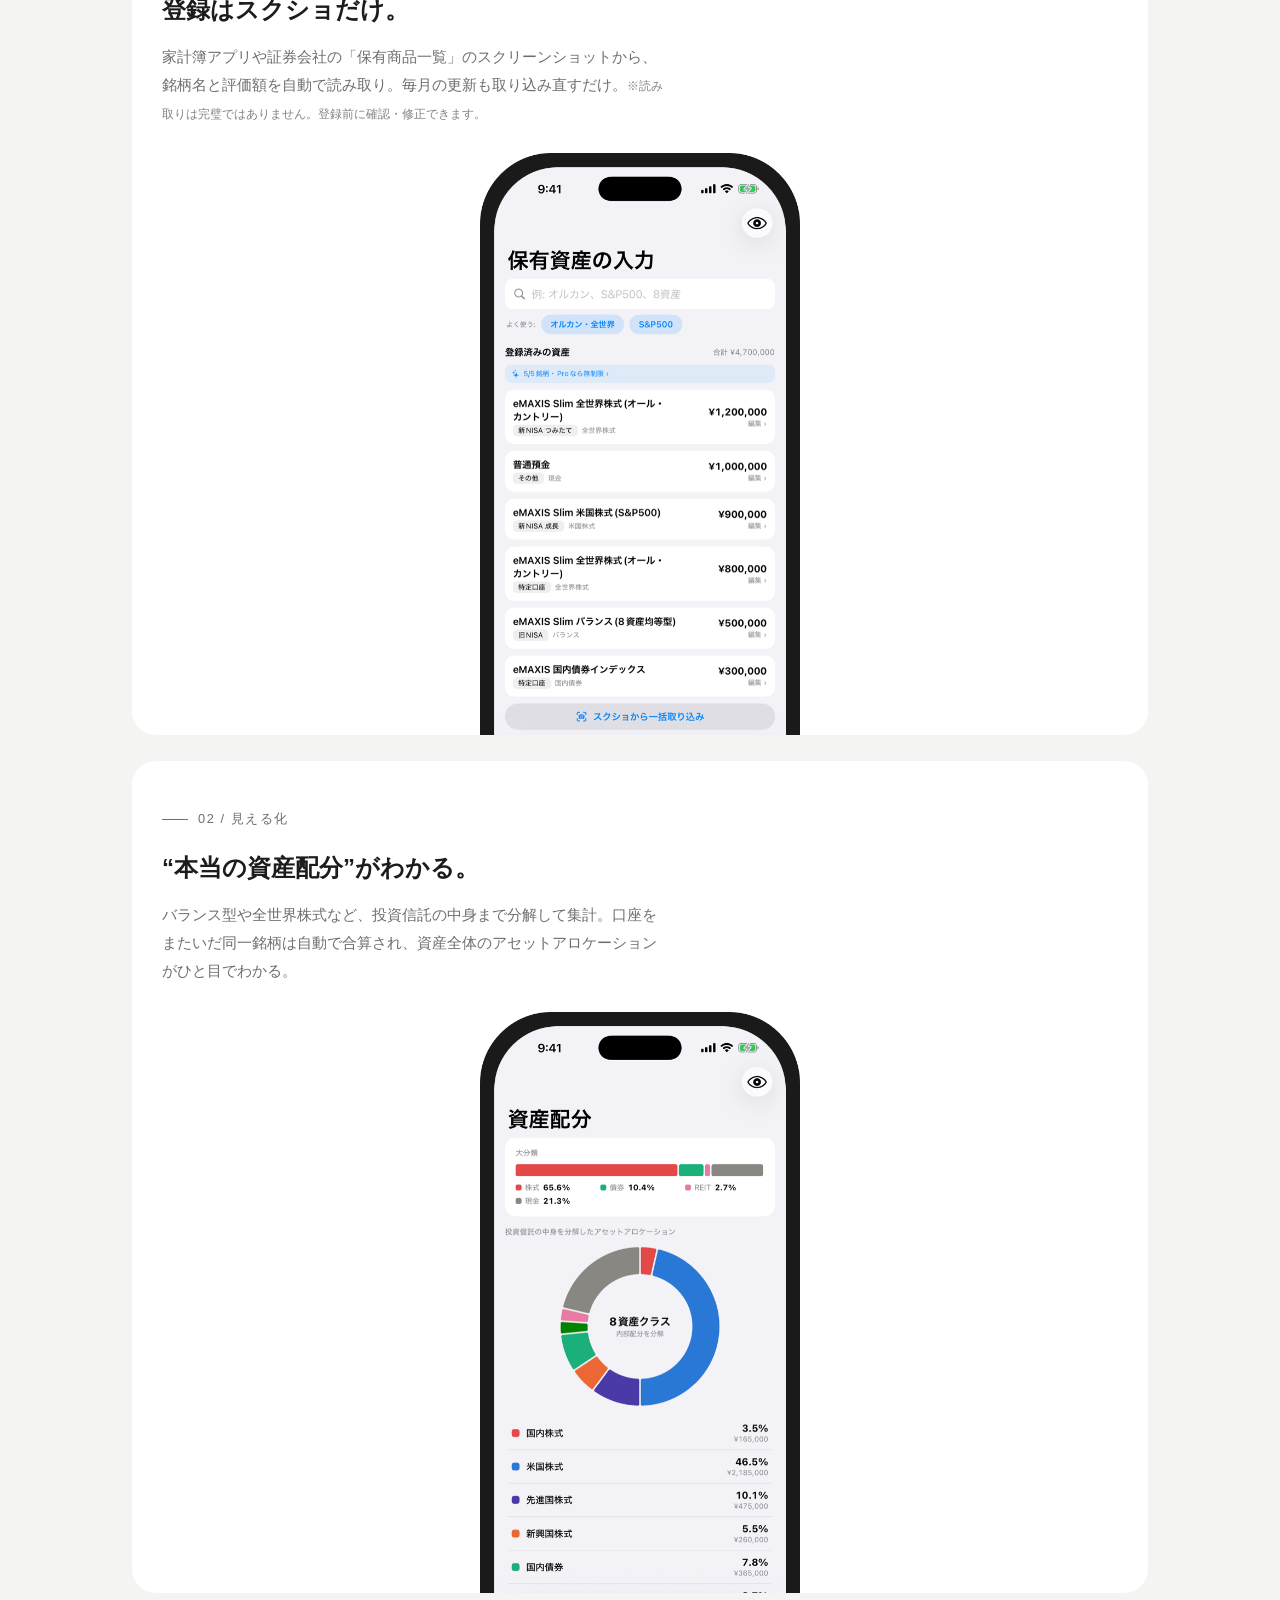
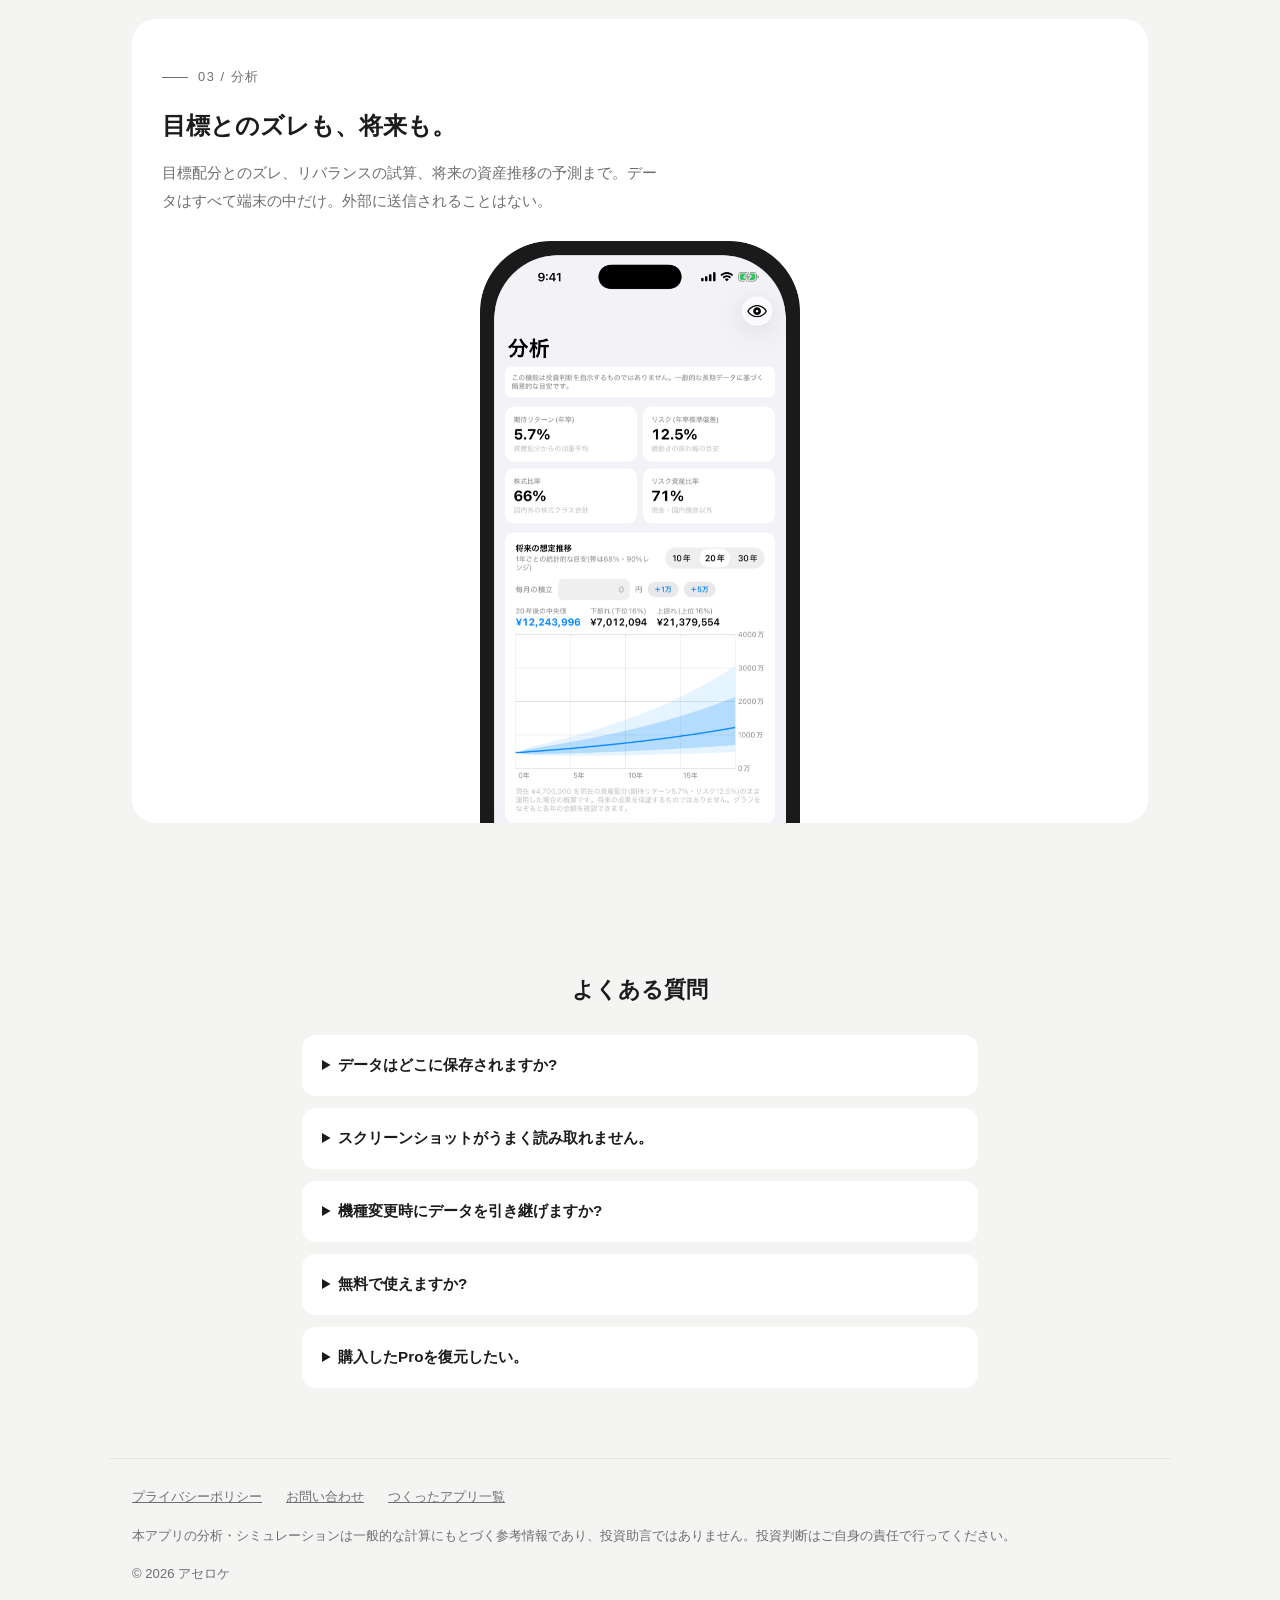
==== commit 0aeb287b: "feat: publish AssetScope App Store link" ====
--- a/assetscope/index.html
+++ b/assetscope/index.html
@@ -89,7 +89,7 @@
   <h1><span class="app">アセロケ</span> でまとめよう。</h1>
   <p class="tagline">散らばった投資をひとつのポートフォリオに。シンプルな資産配分アプリ。</p>
   <div class="cta">
-    <a class="store" href="#" onclick="return false" aria-disabled="true"><small>Coming soon on the</small><span>App Store</span></a>
+    <a class="store" href="https://apps.apple.com/jp/app/%E3%82%A2%E3%82%BB%E3%83%AD%E3%82%B1/id6791782221"><small>Download on the</small><span>App Store</span></a>
     <a class="ghost" href="#features">できること</a>
   </div>
   <div class="devices">
